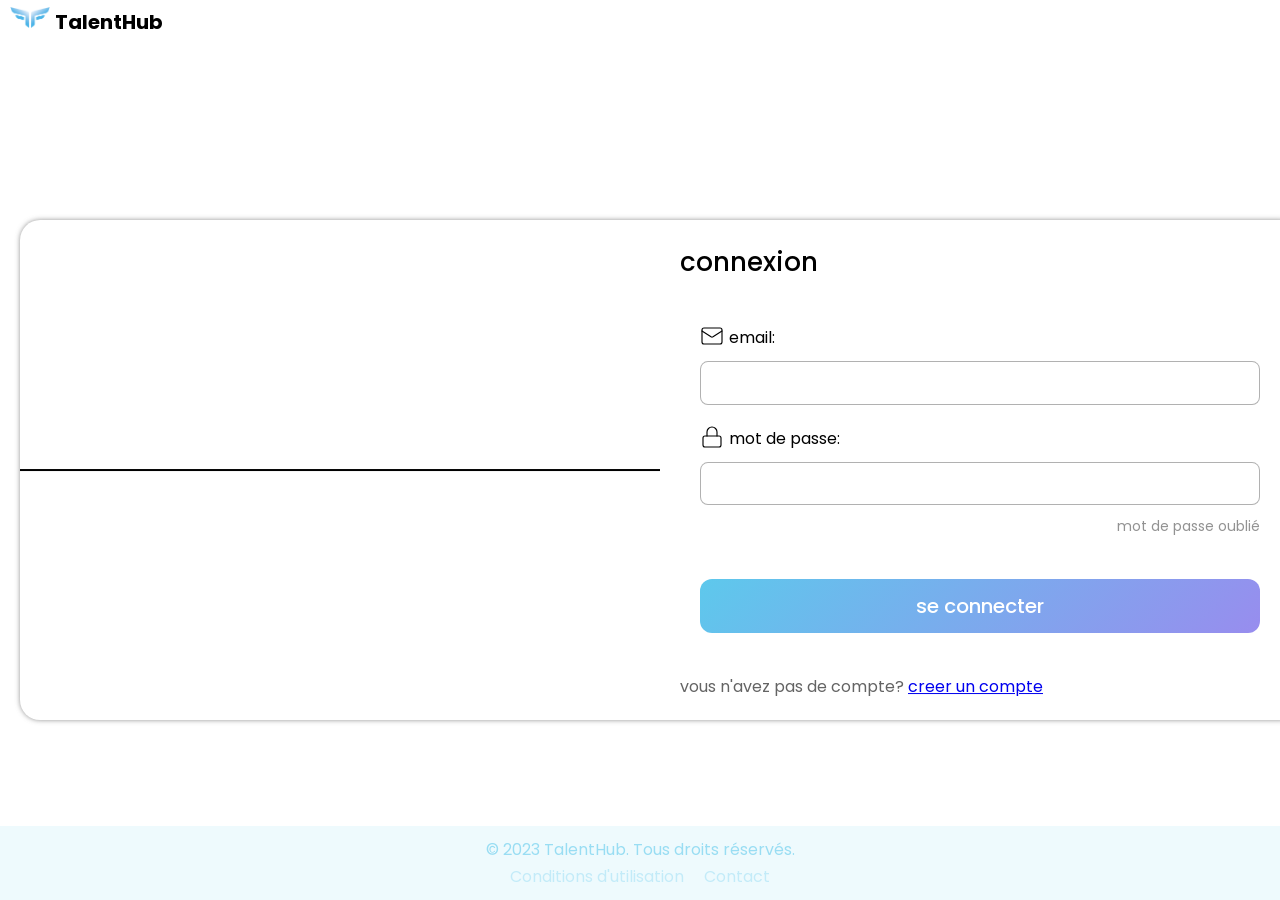
==== front-end/pages/login/index.html @ e5708509 "commencement de la page de login" ====
<!doctype html>
<html lang="en">
	<head>
		<meta charset="UTF-8" />
		<meta name="viewport" content="width=device-width, initial-scale=1.0" />
		<meta http-equiv="X-UA-Compatible" content="ie=edge" />
		<link rel="stylesheet" href="styles.css" />
		<link rel="stylesheet" href="/front-end/components/header/header.css" />
		<link rel="stylesheet" href="/front-end/components/footer/footer.css" />
		<link rel="stylesheet" href="/front-end/assets/styles/global.css" />
		<title>welcome</title>
	</head>
	<body>
		<header id="head"></header>

		<main>
			<div class="connexion-hero"></div>
			<div class="form-content">
				<h1 class="title-form">connexion</h1>
				<form action="" method="" class="connexion-form flex-column">
					<div class="input-group flex-column">
						<label for="email"
							><span>
								<svg
									xmlns="http://www.w3.org/2000/svg"
									width="24"
									height="24"
									viewBox="0 0 24 24"
									fill="none"
									stroke="currentColor"
									stroke-width="2"
									stroke-linecap="round"
									stroke-linejoin="round"
								>
									<path
										d="m22 7-8.991 5.727a2 2 0 0 1-2.009 0L2 7"
									/>
									<rect
										x="2"
										y="4"
										width="20"
										height="16"
										rx="2"
									/>
								</svg> </span
							><span>email:</span>
						</label>
						<input type="email" name="email" id="email" />
					</div>
					<div class="input-group flex-column">
						<label for="password">
							<span>
								<svg
									xmlns="http://www.w3.org/2000/svg"
									width="24"
									height="24"
									viewBox="0 0 24 24"
									fill="none"
									stroke="currentColor"
									stroke-width="2"
									stroke-linecap="round"
									stroke-linejoin="round"
								>
									<rect
										width="18"
										height="11"
										x="3"
										y="11"
										rx="2"
										ry="2"
									/>
									<path d="M7 11V7a5 5 0 0 1 10 0v4" />
								</svg>
							</span>
							<span>mot de passe: </span></label
						>
						<input
							type="password"
							name="password"
							id="password"
							required
						/>
						<p class="forgot-password">mot de passe oublié</p>
					</div>
					<button class="login-button btn-full" type="submit">
						se connecter
					</button>
				</form>
				<p class="not-account">
					vous n'avez pas de compte?
					<a href="/front-end/pages/register/index.html">
						creer un compte</a
					>
				</p>
			</div>
		</main>

		<footer id="foot"></footer>

		<script src="main.js" type="module"></script>
	</body>
</html>
---- front-end/pages/login/styles.css ----
/*/////////////////////////////////////
//   formulaire de connexion        // 
///////////////////////////////////*/
.title-form {
    font-size: var(--text-xl);
    font-weight: var(--fw-medium);
    margin: 20px;
}

.connexion-form {
    /*border: 1px solid;*/
    margin: 20px;
    padding: 20px;
    gap: 20px;
}

.input-group {
    gap: 10px;
}

.input-group:focus-within {
    color: rgba(var(--first-color), 0.7);

}

.input-group label:focus-within {
    font-weight: 800;
}

.login-button {
    margin-top: 20px;
    font-size: var(--text-lg);
}

.forgot-password {
    font-size: var(--text-sm);
    text-align: right;
    color: rgba(var(--gray-color), 0.7);
}

.not-account {
    margin: 20px;
    color: rgba(var(--gray-color), 1);
    font-weight: var(--fw-medium)ĺ;
}



#foot {
    position: fixed;
    bottom: 0;
    z-index: 1000;
}

main {
    position: absolute;
    top: 50%;
    transform: translateY(-50%);
    width: 100%;
}

@media screen and (min-width: 600px) {
    main {
        display: flex;
        flex-direction: row;
        justify-content: space-between;
        align-items: center;
        margin: 20px;
        border-radius: 20px;
        box-shadow: var(--shadow-all-around) rgba(var(--gray-color), 0.7);
    }

    .connexion-hero {
        display: flex;
        flex: 3 1 auto;
        border: 1px solid;
        min-width: 50%;
height: 100%;
        background: -moz-linear-gradient(to bottom, red, blue);
    }

    .form-content {
        flex: 2 1 auto;
    }
}
---- front-end/components/header/header.css ----
.header-container {
    /*background: linear-gradient(to bottom, rgba(var(--couleur-principale), 1) 0%, rgba(var(--couleur-principale), 0.3) 20%,  white 30%);*/
    align-items: center;
    justify-content: space-between;
    backdrop-filter: blur(30px);
    position: fixed;
    top: 0px;
    width: 100%;
    padding: 5px 30px 5px 10px;
    gap: 10px;
    margin-bottom: 100px;
    z-index: 1000;
}

.header-content div:first-child {
    align-items: center;
    gap: 5px;
}

.hd-menu svg {
    color: black;
    stroke-width: 2;
}

.hd-menu svg:hover {
    color: rgba(var(--couleur-principale), 1);
}

.app-meta {
    justify-content: center;
    align-items: center;
    gap: 5px;
}

.name-app {
    font-size: var(--text-lg);
    font-weight: var(--fw-bold);
}

.logo-container {
    width: 40px;
    height: auto;
    overflow: hidden;
}

.logo-container img {
    width: 100%;
    height: 100%;
}

.hd-notification,
.hd-msg {
    padding: 0px;
    margin-right: 10px;
}

.hd-notification svg,
.hd-msg svg {
    color: black;
    padding-right: 10px;
    width: 35px;
    stroke-width: 2;
    transition: 0.5s;
}

.hd-notification svg:hover,
.hd-msg svg:hover {
    color: rgba(var(--couleur-principale), 1);
}

.hd-notification:hover {
    rgba(var(--couleur-principale), 1);
}

/*rechercher*/

.hd-search {
    display: flex;
    align-items: center;
    position: relative;
}

.hd-search input {
    height: 30px;
    width: 20rem;
    border-radius: 100px;
    appearance: none;
    outline: none;
    border: 1px solid #ccc;
    padding: 0 30px;
    background-color: transparent;
    transition: 0.5s;
}

.hd-search input:focus {
    box-shadow: var(--shadow-all-around) rgba(var(--couleur-principale), 0.4);
    border: none;
}

.hd-search input::placeholder {
    color: #c3c3c3;
}

.btn-rechercher {
    position: absolute;
    left: 4px;
    color: #c3c3c3;
}


/*user info*/
.hd-profil-container {
    width: 50px;
}

.header-user {
    align-items: center;
    justify-content: center;
    gap: 10px;
}

.hd-pseudo {
    font-weight: 500;
}

/*register login*/

.register-action {
    list-style: none;
    gap: 10px;

}

.register-action li a {
    position: relative;
    text-decoration: none;
    color: black;
    transition: 0.3s;
    font-size: var(--text-base);
    font-weight: 500;
}

.register-action li a:hover {
    text-decoration: none;
    color: rgba(var(--couleur-principale), 1);
}

.register-action li a::after {
    position: absolute;
    bottom: 0px;
    left: 0;
    width: 0px;
    transition: width 0.2s ease;
    content: "";
    background-color: rgba(var(--couleur-principale), 1);
    height: 2px;
}

.register-action li a:hover::after {
    width: 100%;
}

@media screen and (max-width : 700px) {
    .header-content {
        padding: 2px 10px 10px 10px;
        gap: 5px
    }

    .header-user {
        display: none;
    }

    .hd-nav {
        order: 1;
        color: red;
    }

    .hd-search {
        order: 2;
    }
}
---- front-end/components/footer/footer.css ----
.footer-container {
    margin-top: 50px;
    justify-content: center;
    align-items: center;
    background: rgba(var(--first-color), 0.07);
    padding: 10px;
    width: 100%;
    z-index: 1000;
    position: relative;
    left: 0;
    right: 0;
}

.footer-copyright {
    color: rgba(var(--first-color), 0.4);
}

.footer-links {
    gap: 20px;

}

.footer-links a {
    text-decoration: none;
    color: rgba(var(--first-color), 0.2);
}
---- front-end/assets/styles/global.css ----
/*ce fichier definit le style global de la page
couleur, taille, poids...*/

/*/////////////////////////////////
//   configuration des police   //
////////////////////////////////*

/* Police legere 300*/
@font-face {
    font-family: "Poppins";
    src: url("/front-end/assets/fonts/Poppins-Light.woff2") format("truetype");
    font-weight: 300;
    font-style: normal;
    font-display: swap;
}

/* Police normale */
@font-face {
    font-family: "Poppins";
    src: url("/front-end/assets/fonts/Poppins-Regular.woff2") format("truetype");
    font-weight: 400;
    font-style: normal;
    font-display: swap;
}

/* Police grasse 700*/
@font-face {
    font-family: "Poppins";
    src: url("/front-end/assets/fonts/Poppins-Medium.woff2") format("truetype");
    font-weight: 500;
    font-style: normal;
    font-display: swap;
}

/* Police grasse 700*/
@font-face {
    font-family: "Poppins";
    src: url("/front-end/assets/fonts/Poppins-SemiBold.woff2") format("truetype");
    font-weight: 600;
    font-style: normal;
    font-display: swap;
}

/* Police grasse 700*/
@font-face {
    font-family: "Poppins";
    src: url("/front-end/assets/fonts/Poppins-Bold.woff2") format("truetype");
    font-weight: 700;
    font-style: normal;
    font-display: swap;
}

/* Police italique (optionnel) */
@font-face {
    font-family: "Poppins";
    src: url("../fonts/Poppins-Italic.ttf") format("truetype");
    font-weight: 400;
    font-style: italic;
    font-display: swap;
}

/*import des police*/
/*@import url('https://fonts.googleapis.com/css2?family=Poppins:ital,wght@0,100;0,200;0,300;0,400;0,500;0,600;0,700;0,800;0,900;1,100;1,200;1,300;1,400;1,500;1,600;1,700;1,800;1,900&display=swap');
@import url('https://fonts.googleapis.com/css2?family=Inter:wght@400;500;600;700&display=swap');*/

:root {
    /*colors*/
    --first-color: 25, 177, 228;
    --second-color: 108, 92, 231;
    --gray-color: 100, 100, 100;

    /*size*/
    --text-xs: 12px;
    --text-sm: 14px;
    --text-normal: 16px;
    --text-lg: 20px;
    --text-xl: 26px;
    --text-2xl: 36px;

    /*weight*/
    --fw-basic: 300;
    --fw-normal: 400;
    --fw-medium: 500;
    --fw-semibold: 600;
    --fw-bold: 700;

    /*shadow*/
    --shadow-bottom: 0px 5px 15px;
    --shadow-all-around: 0px 0px 5px;
}

* {
    padding: 0;
    margin: 0;
    box-sizing: border-box;
    font-family: "Poppins", "sans serif";
    line-height: 1.7;
    font-size: var(--text-normal);
    font-weight: var(--fw-normal);
}

body {
    min-height: 100vh;
    width: 100vw;
    padding-top: 50px;
}

button {
    border-radius: 12px;
    border: none;
    padding: 10px;
    font-weight: var(--fw-medium);
    cursor: pointer;
    transition: 0.5s;
    font-size: var(--text-normal);
}

.btn-good {
    background: transparent;
    border: 1px solid rgba(var(--first-color), 1);
    color: rgba(var(--first-color), 1);
}

.btn-good:hover {
    background-color: rgba(var(--first-color), 1);
    color: white;
}

.btn-bad {
    background-color: transparent;
    color: rgba(var(--couleur-secondaire), 1);
    border: 1px solid rgba(var(--couleur-secondaire), 1);
}

.btn-bad:hover {
    background: rgba(var(--couleur-secondaire), 1);
    color: white;
}

.btn-full {
    background: linear-gradient(135deg,
            rgba(var(--first-color), 0.7),
            rgba(var(--second-color), 0.7));
    color: white;
}

.btn-full:focus {
    background: linear-gradient(135deg,
            rgba(var(--first-color), 1),
            rgba(var(--second-color), 1));
    color: white;
}

.flex-row {
    display: flex;
    flex-direction: row;
    flex-wrap: wrap;
    align-items: center;
}

.flex-column {
    display: flex;
    flex-direction: column;
}

.profil {
    border: 1px solid rgba(var(--gray-color), 0.5);
    aspect-ratio: 1 / 1;
    border-radius: 50%;
}

svg {
    display: block;
    stroke-width: 1.2q;
}

input {
    outline: none;
    transition: 0.3s ease;
}

.input-group label {
    display: flex;
    flex-direction: row;
    align-item: center;
    justify-content: flex-start;
    gap: 5px;
    transition: 0.5s;
}

.input-group input {
    padding: 7px;
    border-radius: 8px;
    border: 1px solid rgba(var(--gray-color), 0.5);
    color: rgba(var(--gray-color), 0.9);
    font-size: var(--text-normal);
    font-weight: var(--fw-medium);
}

/*responsive design*/
@media screen and (max-width: 760px) {
    :root {
        /*size*/
        --text-xs: 11px;
        --text-sm: 12px;
        --text-normal: 14px;
        --text-lg: 16px;
        --text-xl: 22px;
        --text-2xl: 30px;
    }

    button {
        padding: 8px;
    }
}
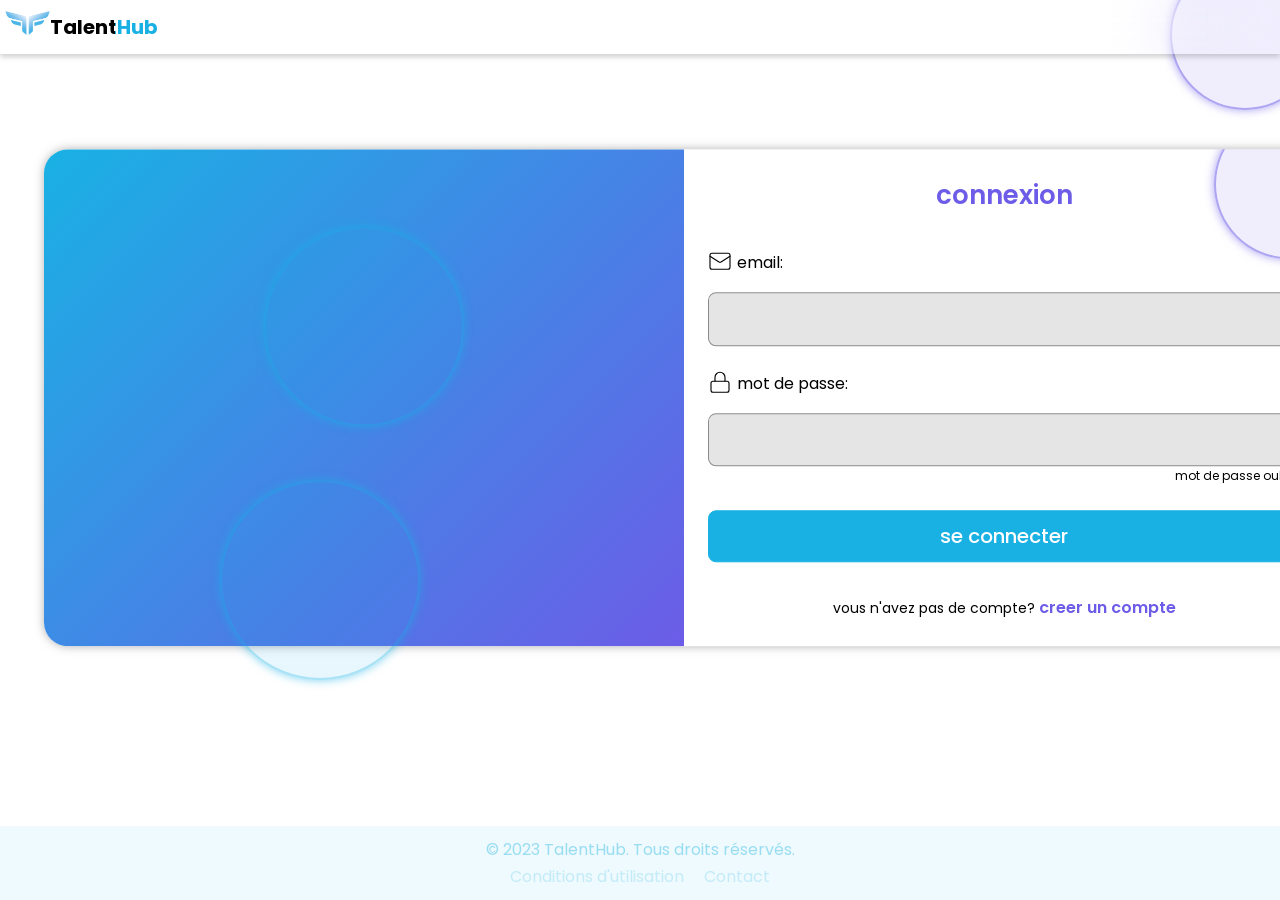
==== commit 6f37e5a3: "continuation de la page de login" ====
--- a/front-end/pages/login/index.html
+++ b/front-end/pages/login/index.html
@@ -4,18 +4,21 @@
 		<meta charset="UTF-8" />
 		<meta name="viewport" content="width=device-width, initial-scale=1.0" />
 		<meta http-equiv="X-UA-Compatible" content="ie=edge" />
-		<link rel="stylesheet" href="styles.css" />
 		<link rel="stylesheet" href="/front-end/components/header/header.css" />
 		<link rel="stylesheet" href="/front-end/components/footer/footer.css" />
 		<link rel="stylesheet" href="/front-end/assets/styles/global.css" />
-		<title>welcome</title>
+		<link rel="stylesheet" href="styles.css" />
+		<title>login</title>
 	</head>
 	<body>
 		<header id="head"></header>
 
-		<main>
-			<div class="connexion-hero"></div>
-			<div class="form-content">
+		<main >
+			<div class="connexion-hero">
+<div class="bulle1"></div>
+<div class="bulle2"></div>
+</div>
+			<div class="form-content flex-column">
 				<h1 class="title-form">connexion</h1>
 				<form action="" method="" class="connexion-form flex-column">
 					<div class="input-group flex-column">
@@ -82,7 +85,7 @@
 						/>
 						<p class="forgot-password">mot de passe oublié</p>
 					</div>
-					<button class="login-button btn-full" type="submit">
+					<button class="login-button btn-good" type="submit">
 						se connecter
 					</button>
 				</form>
@@ -95,6 +98,8 @@
 			</div>
 		</main>
 
+<div class="bulle1"></div>
+<div class="bulle2"></div>
 		<footer id="foot"></footer>
 
 		<script src="main.js" type="module"></script>
--- a/front-end/components/header/header.css
+++ b/front-end/components/header/header.css
@@ -1,181 +1,34 @@
+/*--------- header global -------*/
 .header-container {
-    /*background: linear-gradient(to bottom, rgba(var(--couleur-principale), 1) 0%, rgba(var(--couleur-principale), 0.3) 20%,  white 30%);*/
     align-items: center;
     justify-content: space-between;
     backdrop-filter: blur(30px);
     position: fixed;
     top: 0px;
     width: 100%;
-    padding: 5px 30px 5px 10px;
+    padding: 10px 5px;
     gap: 10px;
     margin-bottom: 100px;
     z-index: 1000;
+    box-shadow: var(--shadow-sm) rgba(var(--gray-color), 0.3);
 }
 
-.header-content div:first-child {
-    align-items: center;
-    gap: 5px;
-}
 
-.hd-menu svg {
-    color: black;
-    stroke-width: 2;
-}
-
-.hd-menu svg:hover {
-    color: rgba(var(--couleur-principale), 1);
-}
-
-.app-meta {
-    justify-content: center;
-    align-items: center;
-    gap: 5px;
-}
-
-.name-app {
-    font-size: var(--text-lg);
-    font-weight: var(--fw-bold);
-}
-
+/*---------- info App -----------*/
 .logo-container {
-    width: 40px;
+    width: 45px;
     height: auto;
-    overflow: hidden;
 }
 
 .logo-container img {
     width: 100%;
-    height: 100%;
 }
 
-.hd-notification,
-.hd-msg {
-    padding: 0px;
-    margin-right: 10px;
-}
+.app-name {
+    background: linear-gradient(to right, black 60%, rgba(var(--first-color), 1) 50%);
+    font-size: var(--text-lg);
+    font-weight: var(--fw-bold);
+    -webkit-background-clip: text;
+    -webkit-text-fill-color: transparent;
 
-.hd-notification svg,
-.hd-msg svg {
-    color: black;
-    padding-right: 10px;
-    width: 35px;
-    stroke-width: 2;
-    transition: 0.5s;
-}
-
-.hd-notification svg:hover,
-.hd-msg svg:hover {
-    color: rgba(var(--couleur-principale), 1);
-}
-
-.hd-notification:hover {
-    rgba(var(--couleur-principale), 1);
-}
-
-/*rechercher*/
-
-.hd-search {
-    display: flex;
-    align-items: center;
-    position: relative;
-}
-
-.hd-search input {
-    height: 30px;
-    width: 20rem;
-    border-radius: 100px;
-    appearance: none;
-    outline: none;
-    border: 1px solid #ccc;
-    padding: 0 30px;
-    background-color: transparent;
-    transition: 0.5s;
-}
-
-.hd-search input:focus {
-    box-shadow: var(--shadow-all-around) rgba(var(--couleur-principale), 0.4);
-    border: none;
-}
-
-.hd-search input::placeholder {
-    color: #c3c3c3;
-}
-
-.btn-rechercher {
-    position: absolute;
-    left: 4px;
-    color: #c3c3c3;
-}
-
-
-/*user info*/
-.hd-profil-container {
-    width: 50px;
-}
-
-.header-user {
-    align-items: center;
-    justify-content: center;
-    gap: 10px;
-}
-
-.hd-pseudo {
-    font-weight: 500;
-}
-
-/*register login*/
-
-.register-action {
-    list-style: none;
-    gap: 10px;
-
-}
-
-.register-action li a {
-    position: relative;
-    text-decoration: none;
-    color: black;
-    transition: 0.3s;
-    font-size: var(--text-base);
-    font-weight: 500;
-}
-
-.register-action li a:hover {
-    text-decoration: none;
-    color: rgba(var(--couleur-principale), 1);
-}
-
-.register-action li a::after {
-    position: absolute;
-    bottom: 0px;
-    left: 0;
-    width: 0px;
-    transition: width 0.2s ease;
-    content: "";
-    background-color: rgba(var(--couleur-principale), 1);
-    height: 2px;
-}
-
-.register-action li a:hover::after {
-    width: 100%;
-}
-
-@media screen and (max-width : 700px) {
-    .header-content {
-        padding: 2px 10px 10px 10px;
-        gap: 5px
-    }
-
-    .header-user {
-        display: none;
-    }
-
-    .hd-nav {
-        order: 1;
-        color: red;
-    }
-
-    .hd-search {
-        order: 2;
-    }
 }
--- a/front-end/assets/styles/global.css
+++ b/front-end/assets/styles/global.css
@@ -86,7 +86,21 @@
 
     /*shadow*/
     --shadow-bottom: 0px 5px 15px;
-    --shadow-all-around: 0px 0px 5px;
+    --shadow-all-around: 0px 0px 10px;
+    --shadow-sm: 0px 3px 5px;
+
+    /*space*/
+    --space-xs: 4px;
+    --space-sm: 8px;
+    --space-md: 16px;
+    --space-lg: 24px;
+    --space-xl: 32px;
+    --space-2xl: 44px;
+
+    /*transitions*/
+    --transition-fast: 0.15s ease;
+    --transition-normal: 0.3s ease;
+    --transition-slow: 0.50s ease;
 }
 
 * {
@@ -103,22 +117,29 @@
     min-height: 100vh;
     width: 100vw;
     padding-top: 50px;
+    display: flex;
+    flex-direction: column;
+    justify-content: space-between;
 }
 
 button {
-    border-radius: 12px;
+    border-radius: 8px;
     border: none;
-    padding: 10px;
+    padding: var(--space-sm) var(--space-md);
     font-weight: var(--fw-medium);
     cursor: pointer;
     transition: 0.5s;
-    font-size: var(--text-normal);
+    font-size: var(--text-lg);
+}
+
+button:hover {
+    transform: translateY(-2px);
 }
 
 .btn-good {
-    background: transparent;
+    background: rgba(var(--first-color), 1);
     border: 1px solid rgba(var(--first-color), 1);
-    color: rgba(var(--first-color), 1);
+    color: white;
 }
 
 .btn-good:hover {
@@ -139,8 +160,8 @@
 
 .btn-full {
     background: linear-gradient(135deg,
-            rgba(var(--first-color), 0.7),
-            rgba(var(--second-color), 0.7));
+            rgba(var(--first-color), 0.8),
+            rgba(var(--second-color), 0.8));
     color: white;
 }
 
@@ -176,7 +197,11 @@
 
 input {
     outline: none;
-    transition: 0.3s ease;
+    transition: all var(--transition-slow);
+    padding: 12px 16px;
+    border-radius: 8px;
+border: 1px solid;
+background: rgba(0, 0, 0, 0.1);
 }
 
 .input-group label {
@@ -189,10 +214,8 @@
 }
 
 .input-group input {
-    padding: 7px;
-    border-radius: 8px;
-    border: 1px solid rgba(var(--gray-color), 0.5);
-    color: rgba(var(--gray-color), 0.9);
+    border: 1px solid rgba(var(--gray-color), 0.7);
+    color: rgba(var(--gray-color), 1);
     font-size: var(--text-normal);
     font-weight: var(--fw-medium);
 }
--- a/front-end/pages/login/styles.css
+++ b/front-end/pages/login/styles.css
@@ -1,85 +1,118 @@
-/*/////////////////////////////////////
-//   formulaire de connexion        // 
-///////////////////////////////////*/
+/*/////////////////////////////////
+//         login page           //
+///////////////////////////////*/
+
+
+main {
+    margin: 0 var(--space-lg);
+    transform: translateY(20%);
+}
+
+.connexion-hero {
+    display: none;
+}
+
+.form-content {
+    gap: var(--space-xl);
+}
+
 .title-form {
+    text-align: center;
+    font-weight: var(--fw-semibold);
     font-size: var(--text-xl);
-    font-weight: var(--fw-medium);
-    margin: 20px;
+    color: rgba(var(--second-color), 1);
 }
 
 .connexion-form {
-    /*border: 1px solid;*/
-    margin: 20px;
-    padding: 20px;
-    gap: 20px;
+    gap: var(--space-lg);
 }
 
-.input-group {
-    gap: 10px;
+.input-group:focus-within label {
+    color: rgba(var(--first-color), 1);
+    font-weight: var(--fw-semibold);
 }
 
-.input-group:focus-within {
-    color: rgba(var(--first-color), 0.7);
+.input-group label span {
+    padding: 0px 0px var(--space-md);
+    font-weight: inherit;
+}
+
+.input-group input:focus {
+    border: none;
+    box-shadow: var(--shadow-all-around) rgba(var(--first-color), 0.8);
+}
+
+.forgot-password {
+    font-size: var(--text-xs);
+    text-align: right;
+}
+
+.not-account {
+    font-size: var(--text-sm);
+    text-align: center;
+}
+
+.not-account a {
+    color: rgba(var(--second-color), 1);
+    text-decoration: none;
+    font-weight: var(--fw-semibold);
+}
+
+
+.bulle1 {
+    position: fixed;
+    top: -40px;
+    right: -40px;
+    width: 150px;
+    aspect-ratio: 1 / 1;
+    border-radius: 50%;
+    background: rgba(var(--second-color), 0.1);
+    border: 2px solid rgba(var(--second-color), 0.5);
+    box-shadow: var(--shadow-all-around) rgba(var(--second-color), 0.6);
 
 }
 
-.input-group label:focus-within {
-    font-weight: 800;
+.bulle2 {
+    position: fixed;
+    bottom: -80px;
+    left: -80px;
+    width: 200px;
+    aspect-ratio: 1 / 1;
+    border-radius: 50%;
+    background: rgba(var(--first-color), 0.1);
+    border: 2px solid rgba(var(--first-color), 0.3);
+    box-shadow: var(--shadow-all-around) rgba(var(--first-color), 0.6);
+    transform: translate(300px, -300px);
+    transition: transform linear 50s;
 }
 
-.login-button {
-    margin-top: 20px;
-    font-size: var(--text-lg);
-}
-
-.forgot-password {
-    font-size: var(--text-sm);
-    text-align: right;
-    color: rgba(var(--gray-color), 0.7);
-}
-
-.not-account {
-    margin: 20px;
-    color: rgba(var(--gray-color), 1);
-    font-weight: var(--fw-medium)ĺ;
+#foot {
+    
 }
 
 
 
-#foot {
-    position: fixed;
-    bottom: 0;
-    z-index: 1000;
-}
-
-main {
-    position: absolute;
-    top: 50%;
-    transform: translateY(-50%);
-    width: 100%;
-}
-
 @media screen and (min-width: 600px) {
     main {
+        box-shadow: var(--shadow-all-around) rgba(var(--gray-color), 0.5);
         display: flex;
         flex-direction: row;
-        justify-content: space-between;
-        align-items: center;
-        margin: 20px;
-        border-radius: 20px;
-        box-shadow: var(--shadow-all-around) rgba(var(--gray-color), 0.7);
+        margin: 0 var(--space-2xl);
+        width: 100%;
+        max-height: 500px;
+        border-radius: 24px;
+        overflow-x: hidden;
     }
 
     .connexion-hero {
-        display: flex;
+        display: block;
         flex: 3 1 auto;
-        border: 1px solid;
         min-width: 50%;
-height: 100%;
-        background: -moz-linear-gradient(to bottom, red, blue);
+        background: linear-gradient(135deg, rgba(var(--first-color), 1), rgba(var(--second-color), 1));
     }
 
     .form-content {
+        padding: var(--space-lg);
         flex: 2 1 auto;
     }
 }
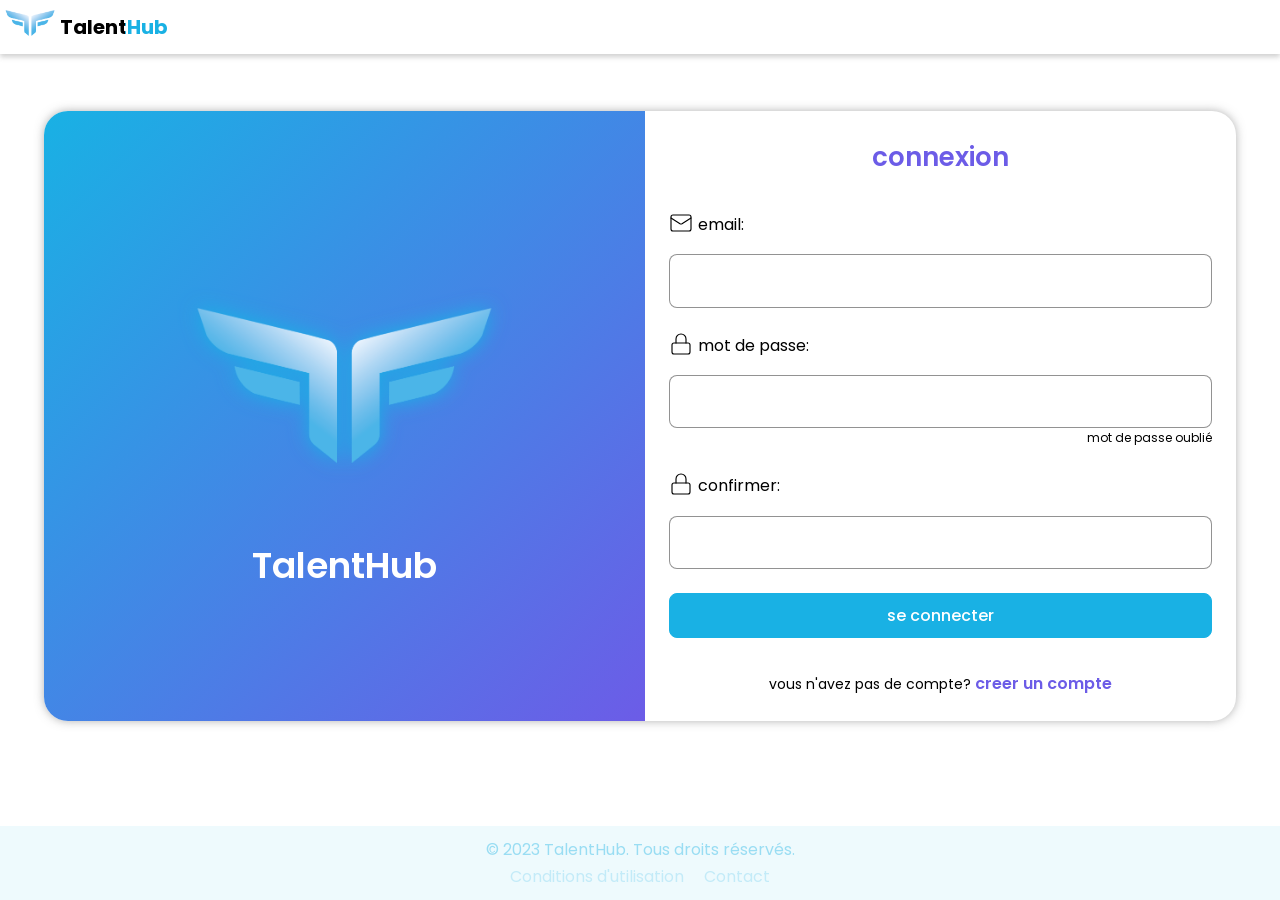
==== commit dea00938: "commencement dr la page de register" ====
--- a/front-end/pages/login/index.html
+++ b/front-end/pages/login/index.html
@@ -13,11 +13,13 @@
 	<body>
 		<header id="head"></header>
 
-		<main >
-			<div class="connexion-hero">
-<div class="bulle1"></div>
-<div class="bulle2"></div>
-</div>
+		<main>
+			<div class="connexion-hero flex-column">
+				<div>
+					<img src="/front-end/assets/pictures/Logo.png" alt="" />
+				</div>
+				<p>TalentHub</p>
+			</div>
 			<div class="form-content flex-column">
 				<h1 class="title-form">connexion</h1>
 				<form action="" method="" class="connexion-form flex-column">
@@ -85,6 +87,40 @@
 						/>
 						<p class="forgot-password">mot de passe oublié</p>
 					</div>
+					<div class="input-group flex-column">
+						<label for="password-confirmed">
+							<span>
+								<svg
+									xmlns="http://www.w3.org/2000/svg"
+									width="24"
+									height="24"
+									viewBox="0 0 24 24"
+									fill="none"
+									stroke="currentColor"
+									stroke-width="2"
+									stroke-linecap="round"
+									stroke-linejoin="round"
+								>
+									<rect
+										width="18"
+										height="11"
+										x="3"
+										y="11"
+										rx="2"
+										ry="2"
+									/>
+									<path d="M7 11V7a5 5 0 0 1 10 0v4" />
+								</svg>
+							</span>
+							<span>confirmer: </span></label
+						>
+						<input
+							type="password"
+							name="password-confirmed"
+							id="password"
+							required
+						/>
+					</div>
 					<button class="login-button btn-good" type="submit">
 						se connecter
 					</button>
@@ -98,8 +134,6 @@
 			</div>
 		</main>
 
-<div class="bulle1"></div>
-<div class="bulle2"></div>
 		<footer id="foot"></footer>
 
 		<script src="main.js" type="module"></script>
--- a/front-end/components/header/header.css
+++ b/front-end/components/header/header.css
@@ -15,8 +15,12 @@
 
 
 /*---------- info App -----------*/
+.app-meta {
+    gap: 5px;
+}
+
 .logo-container {
-    width: 45px;
+    width: 50px;
     height: auto;
 }
 
@@ -31,4 +35,15 @@
     -webkit-background-clip: text;
     -webkit-text-fill-color: transparent;
 
+}
+
+
+
+/*------------reponsive design ------*/
+@media screen and (max-width: 600px) {
+    .logo-container {
+        width: 40px;
+        height: auto;
+    }
+
 }
--- a/front-end/assets/styles/global.css
+++ b/front-end/assets/styles/global.css
@@ -129,7 +129,7 @@
     font-weight: var(--fw-medium);
     cursor: pointer;
     transition: 0.5s;
-    font-size: var(--text-lg);
+    font-size: var(--text-normal);
 }
 
 button:hover {
@@ -160,8 +160,8 @@
 
 .btn-full {
     background: linear-gradient(135deg,
-            rgba(var(--first-color), 0.8),
-            rgba(var(--second-color), 0.8));
+            rgba(var(--first-color), 0.9),
+            rgba(var(--second-color), 0.9));
     color: white;
 }
 
@@ -200,8 +200,8 @@
     transition: all var(--transition-slow);
     padding: 12px 16px;
     border-radius: 8px;
-border: 1px solid;
-background: rgba(0, 0, 0, 0.1);
+    border: 1px solid;
+    background: rgba(255, 255, 255, 0.1);
 }
 
 .input-group label {
--- a/front-end/pages/login/styles.css
+++ b/front-end/pages/login/styles.css
@@ -5,7 +5,7 @@
 
 main {
     margin: 0 var(--space-lg);
-    transform: translateY(20%);
+    transform: translateY(10%);
 }
 
 .connexion-hero {
@@ -59,36 +59,7 @@
 }
 
 
-.bulle1 {
-    position: fixed;
-    top: -40px;
-    right: -40px;
-    width: 150px;
-    aspect-ratio: 1 / 1;
-    border-radius: 50%;
-    background: rgba(var(--second-color), 0.1);
-    border: 2px solid rgba(var(--second-color), 0.5);
-    box-shadow: var(--shadow-all-around) rgba(var(--second-color), 0.6);
-
-}
-
-.bulle2 {
-    position: fixed;
-    bottom: -80px;
-    left: -80px;
-    width: 200px;
-    aspect-ratio: 1 / 1;
-    border-radius: 50%;
-    background: rgba(var(--first-color), 0.1);
-    border: 2px solid rgba(var(--first-color), 0.3);
-    box-shadow: var(--shadow-all-around) rgba(var(--first-color), 0.6);
-    transform: translate(300px, -300px);
-    transition: transform linear 50s;
-}
-
-#foot {
-    
-}
+#foot {}
 
 
 
@@ -98,21 +69,44 @@
         display: flex;
         flex-direction: row;
         margin: 0 var(--space-2xl);
-        width: 100%;
-        max-height: 500px;
+        width: auto;
+        max-height: 700px;
         border-radius: 24px;
-        overflow-x: hidden;
+        overflow: hidden;
     }
 
     .connexion-hero {
-        display: block;
+        display: flex;
+        justify-content: center;
+        align-items: center;
         flex: 3 1 auto;
         min-width: 50%;
+        overflow: hidden;
         background: linear-gradient(135deg, rgba(var(--first-color), 1), rgba(var(--second-color), 1));
+    }
+
+    .connexion-hero div:first-child {
+        width: 300px;
+        height: 300px;
+        display: flex;
+        justify-content: center;
+        align-items: center;
+    }
+
+    .connexion-hero div img {
+        width: 100%;
+        filter: drop-shadow(0 0 10px rgba(var(--first-color), 1));
+    }
+
+    .connexion-hero p {
+        color: white;
+        font-weight: var(--fw-semibold);
+        font-size: var(--text-2xl);
     }
 
     .form-content {
         padding: var(--space-lg);
         flex: 2 1 auto;
     }
+
 }
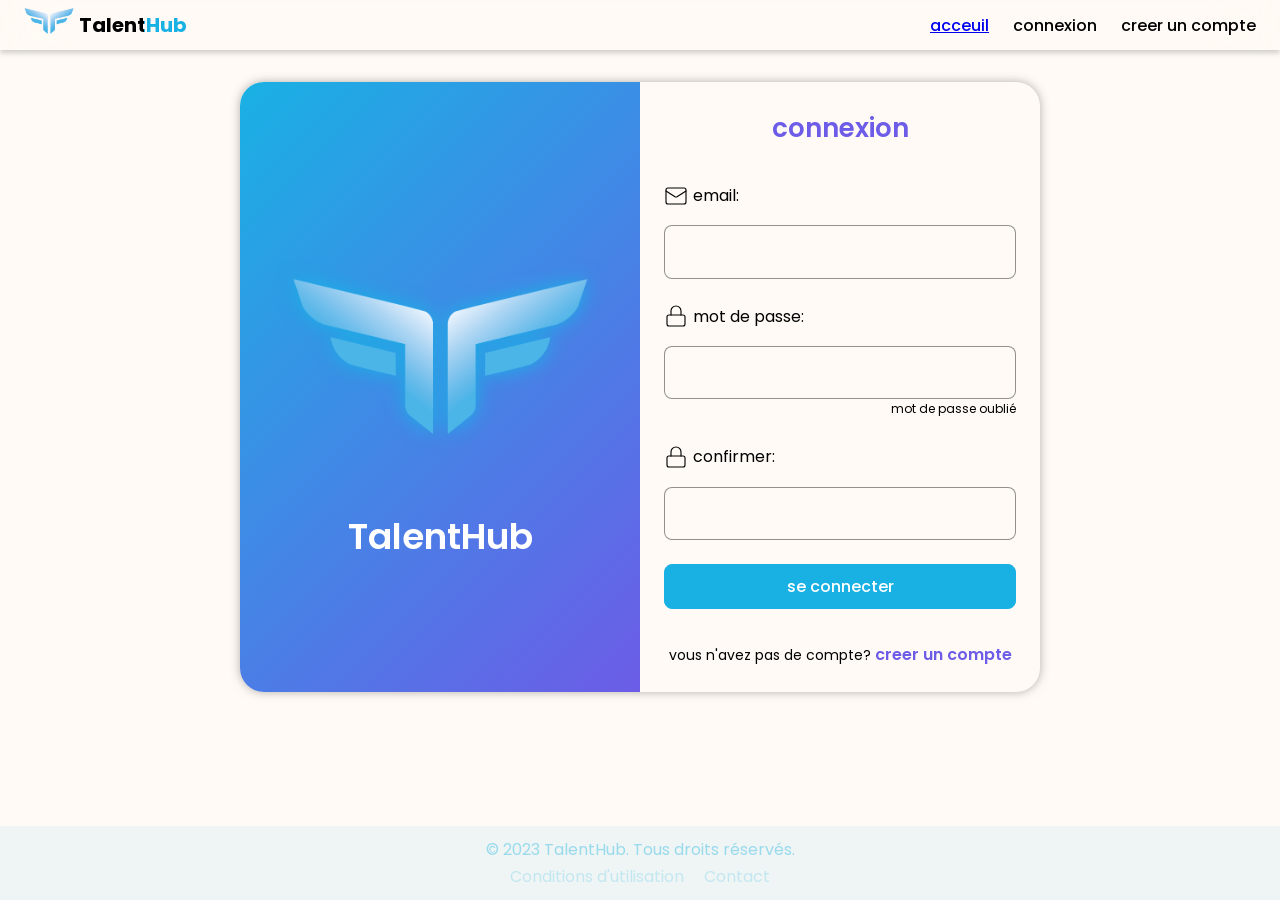
==== commit a147d94a: "commencement du systeme dauthentification" ====
--- a/front-end/pages/login/index.html
+++ b/front-end/pages/login/index.html
@@ -22,7 +22,7 @@
 			</div>
 			<div class="form-content flex-column">
 				<h1 class="title-form">connexion</h1>
-				<form action="" method="" class="connexion-form flex-column">
+				<form action="" method="" class="connexion-form flex-column" id="login-form">
 					<div class="input-group flex-column">
 						<label for="email"
 							><span>
--- a/front-end/components/header/header.css
+++ b/front-end/components/header/header.css
@@ -6,7 +6,7 @@
     position: fixed;
     top: 0px;
     width: 100%;
-    padding: 10px 5px;
+    padding: var(--space-sm) var(--space-lg);
     gap: 10px;
     margin-bottom: 100px;
     z-index: 1000;
@@ -39,6 +39,56 @@
 
 
 
+/*-----------nav no onnected --------*/
+.hd-nav-noConnected {
+    gap: var(--space-lg);
+    position: relative;
+}
+
+.hd-nav-noConnected li {
+    list-style: none;
+}
+
+.hd-nav-noConnected li a {
+    font-weight: var(--fw-medium);
+    transition: var(--transition-slow);
+}
+
+.underliner {
+    position: absolute;
+    bottom: 0px;
+    height: 3px;
+    background: rgba(var(--second-color), 1);
+    border-radius: var(--radius-md);
+    transition: var(--transition-slow);
+}
+
+.hd-nav-noConnected li a:hover {
+    font-weight: var(--fw-semibold);
+    color: rgba(var(--second-color), 1);
+}
+
+.menu-mobile {
+    display: flex;
+    align-items: center;
+    justify-content: center;
+    padding: var(--space-xs);
+    width: 40px;
+    border-radius: var(--radius-oval);
+    aspect-ratio: 1 / 1;
+    transition: var(--transition-slow);
+}
+
+.menu-mobile:active {
+    background: rgba(var(--second-color), 0.7);
+}
+
+.menu-mobile svg {
+    stroke-width: 2px;
+
+}
+
+
 /*------------reponsive design ------*/
 @media screen and (max-width: 600px) {
     .logo-container {
@@ -46,4 +96,42 @@
         height: auto;
     }
 
+    nav {
+        position: fixed;
+        right: var(--space-sm);
+        top: var(--space-2xl);
+        background: white;
+        border-radius: var(--radius-md);
+        box-shadow: var(--shadow-all-around) rgba(var(--gray-color), 0.3);
+        padding: var(--space-sm) var(--space-lg);
+        transition: var(--transition-slow);
+        animation: nav_animation 0.20s ease;
+
+    }
+
+    @keyframes nav_animation {
+        from {
+            right: 0;
+            top: 0;
+        }
+
+        to {
+            right: var(--space-sm);
+            top: var(--space-2xl);
+        }
+
+    }
+
+    nav .hd-nav-noConnected {
+        display: flex;
+        flex-direction: column;
+        gap: var(--space-sm);
+        align-items: flex-start;
+        transition: var(--transition-slow);
+    }
+
+    .underliner {
+    }
+
+
 }
--- a/front-end/assets/styles/global.css
+++ b/front-end/assets/styles/global.css
@@ -7,56 +7,56 @@
 
 /* Police legere 300*/
 @font-face {
-    font-family: "Poppins";
-    src: url("/front-end/assets/fonts/Poppins-Light.woff2") format("truetype");
-    font-weight: 300;
-    font-style: normal;
-    font-display: swap;
+  font-family: "Poppins";
+  src: url("/front-end/assets/fonts/Poppins-Light.woff2") format("truetype");
+  font-weight: 300;
+  font-style: normal;
+  font-display: swap;
 }
 
 /* Police normale */
 @font-face {
-    font-family: "Poppins";
-    src: url("/front-end/assets/fonts/Poppins-Regular.woff2") format("truetype");
-    font-weight: 400;
-    font-style: normal;
-    font-display: swap;
+  font-family: "Poppins";
+  src: url("/front-end/assets/fonts/Poppins-Regular.woff2") format("truetype");
+  font-weight: 400;
+  font-style: normal;
+  font-display: swap;
 }
 
 /* Police grasse 700*/
 @font-face {
-    font-family: "Poppins";
-    src: url("/front-end/assets/fonts/Poppins-Medium.woff2") format("truetype");
-    font-weight: 500;
-    font-style: normal;
-    font-display: swap;
+  font-family: "Poppins";
+  src: url("/front-end/assets/fonts/Poppins-Medium.woff2") format("truetype");
+  font-weight: 500;
+  font-style: normal;
+  font-display: swap;
 }
 
 /* Police grasse 700*/
 @font-face {
-    font-family: "Poppins";
-    src: url("/front-end/assets/fonts/Poppins-SemiBold.woff2") format("truetype");
-    font-weight: 600;
-    font-style: normal;
-    font-display: swap;
+  font-family: "Poppins";
+  src: url("/front-end/assets/fonts/Poppins-SemiBold.woff2") format("truetype");
+  font-weight: 600;
+  font-style: normal;
+  font-display: swap;
 }
 
 /* Police grasse 700*/
 @font-face {
-    font-family: "Poppins";
-    src: url("/front-end/assets/fonts/Poppins-Bold.woff2") format("truetype");
-    font-weight: 700;
-    font-style: normal;
-    font-display: swap;
+  font-family: "Poppins";
+  src: url("/front-end/assets/fonts/Poppins-Bold.woff2") format("truetype");
+  font-weight: 700;
+  font-style: normal;
+  font-display: swap;
 }
 
 /* Police italique (optionnel) */
 @font-face {
-    font-family: "Poppins";
-    src: url("../fonts/Poppins-Italic.ttf") format("truetype");
-    font-weight: 400;
-    font-style: italic;
-    font-display: swap;
+  font-family: "Poppins";
+  src: url("../fonts/") format("truetype");
+  font-weight: 400;
+  font-style: italic;
+  font-display: swap;
 }
 
 /*import des police*/
@@ -64,175 +64,189 @@
 @import url('https://fonts.googleapis.com/css2?family=Inter:wght@400;500;600;700&display=swap');*/
 
 :root {
-    /*colors*/
-    --first-color: 25, 177, 228;
-    --second-color: 108, 92, 231;
-    --gray-color: 100, 100, 100;
-
-    /*size*/
-    --text-xs: 12px;
-    --text-sm: 14px;
-    --text-normal: 16px;
-    --text-lg: 20px;
-    --text-xl: 26px;
-    --text-2xl: 36px;
-
-    /*weight*/
-    --fw-basic: 300;
-    --fw-normal: 400;
-    --fw-medium: 500;
-    --fw-semibold: 600;
-    --fw-bold: 700;
-
-    /*shadow*/
-    --shadow-bottom: 0px 5px 15px;
-    --shadow-all-around: 0px 0px 10px;
-    --shadow-sm: 0px 3px 5px;
-
-    /*space*/
-    --space-xs: 4px;
-    --space-sm: 8px;
-    --space-md: 16px;
-    --space-lg: 24px;
-    --space-xl: 32px;
-    --space-2xl: 44px;
-
-    /*transitions*/
-    --transition-fast: 0.15s ease;
-    --transition-normal: 0.3s ease;
-    --transition-slow: 0.50s ease;
+  /*colors*/
+  --first-color: 25, 177, 228;
+  --second-color: 108, 92, 231;
+  --gray-color: 100, 100, 100;
+
+  /*size*/
+  --text-xs: 12px;
+  --text-sm: 14px;
+  --text-normal: 16px;
+  --text-lg: 20px;
+  --text-xl: 26px;
+  --text-2xl: 36px;
+
+  /*weight*/
+  --fw-basic: 300;
+  --fw-normal: 400;
+  --fw-medium: 500;
+  --fw-semibold: 600;
+  --fw-bold: 700;
+
+  /*shadow*/
+  --shadow-bottom: 0px 5px 15px;
+  --shadow-all-around: 0px 0px 10px;
+  --shadow-sm: 0px 3px 5px;
+
+  /*space*/
+  --space-xs: 4px;
+  --space-sm: 8px;
+  --space-md: 16px;
+  --space-lg: 24px;
+  --space-xl: 32px;
+  --space-2xl: 44px;
+
+  /*transitions*/
+  --transition-fast: 0.15s ease;
+  --transition-normal: 0.3s ease;
+  --transition-slow: 0.5s ease;
+
+  /*radius*/
+  --radius-sm: 4px;
+  --radius-md: 8px;
+  --radius-lg: 16px;
+  --radius-xl: 24px;
+  --radius-oval: 50%;
 }
 
 * {
-    padding: 0;
-    margin: 0;
-    box-sizing: border-box;
-    font-family: "Poppins", "sans serif";
-    line-height: 1.7;
-    font-size: var(--text-normal);
-    font-weight: var(--fw-normal);
+  padding: 0;
+  margin: 0;
+  box-sizing: border-box;
+  font-family: "Poppins", "sans serif";
+  line-height: 1.7;
+  font-size: var(--text-normal);
+  font-weight: var(--fw-normal);
+  text-size-adjust: none;
 }
 
 body {
-    min-height: 100vh;
-    width: 100vw;
-    padding-top: 50px;
-    display: flex;
-    flex-direction: column;
-    justify-content: space-between;
+background: rgb(255,250,245);
+  min-height: 100vh;
+  width: 100vw;
+  padding-top: 50px;
+  display: flex;
+  flex-direction: column;
+  justify-content: space-between;
 }
 
 button {
-    border-radius: 8px;
-    border: none;
-    padding: var(--space-sm) var(--space-md);
-    font-weight: var(--fw-medium);
-    cursor: pointer;
-    transition: 0.5s;
-    font-size: var(--text-normal);
+  border-radius: 8px;
+  border: none;
+  padding: var(--space-sm) var(--space-md);
+  font-weight: var(--fw-medium);
+  cursor: pointer;
+  transition: 0.5s;
+  font-size: var(--text-normal);
 }
 
 button:hover {
-    transform: translateY(-2px);
+  transform: translateY(-2px);
 }
 
 .btn-good {
-    background: rgba(var(--first-color), 1);
-    border: 1px solid rgba(var(--first-color), 1);
-    color: white;
+  background: rgba(var(--first-color), 1);
+  border: 1px solid rgba(var(--first-color), 1);
+  color: white;
 }
 
 .btn-good:hover {
-    background-color: rgba(var(--first-color), 1);
-    color: white;
+  background-color: rgba(var(--first-color), 1);
+  color: white;
 }
 
 .btn-bad {
-    background-color: transparent;
-    color: rgba(var(--couleur-secondaire), 1);
-    border: 1px solid rgba(var(--couleur-secondaire), 1);
+  background-color: transparent;
+  color: rgba(var(--couleur-secondaire), 1);
+  border: 1px solid rgba(var(--couleur-secondaire), 1);
 }
 
 .btn-bad:hover {
-    background: rgba(var(--couleur-secondaire), 1);
-    color: white;
+  background: rgba(var(--couleur-secondaire), 1);
+  color: white;
 }
 
 .btn-full {
-    background: linear-gradient(135deg,
-            rgba(var(--first-color), 0.9),
-            rgba(var(--second-color), 0.9));
-    color: white;
+  background: linear-gradient(
+    135deg,
+    rgba(var(--first-color), 0.9),
+    rgba(var(--second-color), 0.9)
+  );
+  color: white;
 }
 
 .btn-full:focus {
-    background: linear-gradient(135deg,
-            rgba(var(--first-color), 1),
-            rgba(var(--second-color), 1));
-    color: white;
+  background: linear-gradient(
+    135deg,
+    rgba(var(--first-color), 1),
+    rgba(var(--second-color), 1)
+  );
+  color: white;
 }
 
 .flex-row {
-    display: flex;
-    flex-direction: row;
-    flex-wrap: wrap;
-    align-items: center;
+  display: flex;
+  flex-direction: row;
+  flex-wrap: wrap;
+  align-items: center;
 }
 
 .flex-column {
-    display: flex;
-    flex-direction: column;
+  display: flex;
+  flex-direction: column;
 }
 
 .profil {
-    border: 1px solid rgba(var(--gray-color), 0.5);
-    aspect-ratio: 1 / 1;
-    border-radius: 50%;
+  border: 1px solid rgba(var(--gray-color), 0.5);
+  aspect-ratio: 1 / 1;
+  border-radius: 50%;
 }
 
 svg {
-    display: block;
-    stroke-width: 1.2q;
+  display: block;
+  stroke-width: 1.2Q;
 }
 
 input {
-    outline: none;
-    transition: all var(--transition-slow);
-    padding: 12px 16px;
-    border-radius: 8px;
-    border: 1px solid;
-    background: rgba(255, 255, 255, 0.1);
+  outline: none;
+  transition: all var(--transition-slow);
+  padding: 12px 16px;
+  border-radius: 8px;
+  border: 1px solid;
+  width: 100%;
+  background: rgba(255, 255, 255, 0.1);
 }
 
 .input-group label {
-    display: flex;
-    flex-direction: row;
-    align-item: center;
-    justify-content: flex-start;
-    gap: 5px;
-    transition: 0.5s;
+  display: flex;
+  flex-direction: row;
+  align-items: center;
+  justify-content: flex-start;
+  gap: 5px;
+  transition: 0.5s;
 }
 
 .input-group input {
-    border: 1px solid rgba(var(--gray-color), 0.7);
-    color: rgba(var(--gray-color), 1);
-    font-size: var(--text-normal);
-    font-weight: var(--fw-medium);
+  border: 1px solid rgba(var(--gray-color), 0.7);
+  color: rgba(var(--gray-color), 1);
+  font-size: var(--text-normal);
+  font-weight: var(--fw-medium);
 }
 
 /*responsive design*/
 @media screen and (max-width: 760px) {
-    :root {
-        /*size*/
-        --text-xs: 11px;
-        --text-sm: 12px;
-        --text-normal: 14px;
-        --text-lg: 16px;
-        --text-xl: 22px;
-        --text-2xl: 30px;
-    }
-
-    button {
-        padding: 8px;
-    }
-}+  :root {
+    /*size*/
+    --text-xs: 11px;
+    --text-sm: 12px;
+    --text-normal: 14px;
+    --text-lg: 16px;
+    --text-xl: 22px;
+    --text-2xl: 30px;
+  }
+
+  button {
+    padding: 8px;
+  }
+}
--- a/front-end/pages/login/styles.css
+++ b/front-end/pages/login/styles.css
@@ -2,10 +2,13 @@
 //         login page           //
 ///////////////////////////////*/
 
+body {}
 
 main {
-    margin: 0 var(--space-lg);
-    transform: translateY(10%);
+    min-width: 360px;
+    padding: var(--space-xl) 0;
+    margin: var(--space-xl) auto;
+
 }
 
 .connexion-hero {
@@ -13,6 +16,7 @@
 }
 
 .form-content {
+    width: 100%;
     gap: var(--space-xl);
 }
 
@@ -59,20 +63,24 @@
 }
 
 
-#foot {}
-
-
-
 @media screen and (min-width: 600px) {
     main {
+        padding: 0;
         box-shadow: var(--shadow-all-around) rgba(var(--gray-color), 0.5);
         display: flex;
         flex-direction: row;
-        margin: 0 var(--space-2xl);
-        width: auto;
+        max-width: 1000px;
+        min-width: 800px;
         max-height: 700px;
         border-radius: 24px;
         overflow: hidden;
+        transition: var(--transition-slow)
+    }
+
+    main:hover {
+        transform: translateY(-10px);
+        box-shadow: var(--shadow-all-around) rgba(var(--first-color), 0.5);
+
     }
 
     .connexion-hero {
@@ -91,6 +99,17 @@
         display: flex;
         justify-content: center;
         align-items: center;
+        animation: moov-logo infinite 2s;
+    }
+
+    @keyframes moov-logo {
+        50% {
+            transform: translateY(0);
+        }
+
+        50% {
+            transform: translateY(7px);
+        }
     }
 
     .connexion-hero div img {
